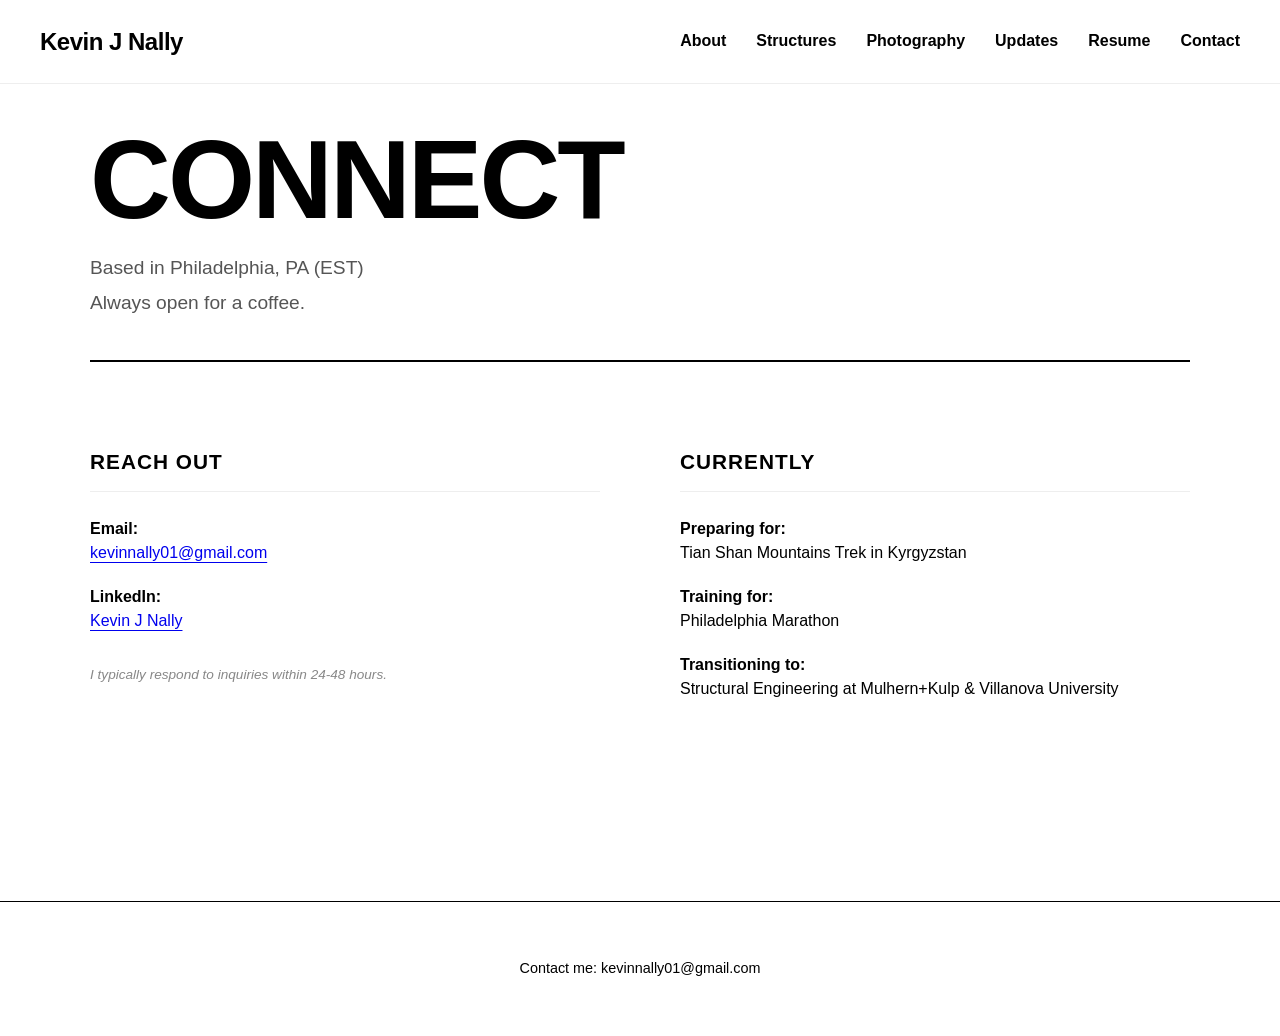
==== contact.html @ 63df7137 "Update contact.html" ====
<!DOCTYPE html>
<html lang="en">
<head>
    <meta charset="UTF-8">
    <meta name="viewport" content="width=device-width, initial-scale=1.0">
    <title>Kevin J Nally | Contact</title>
    <link rel="icon" type="image/png" href="images/favicon.png"> 
    <link rel="stylesheet" href="style.css">
</head>
<body>

    <header>
        <h1>Kevin J Nally</h1>
        <nav>
            <a href="index.html">About</a>
            <a href="structures.html">Structures</a>
            <a href="photography.html">Photography</a>
            <a href="updates.html">Updates</a>
            <a href="resume.pdf" target="_blank">Resume</a>
            <a href="contact.html">Contact</a>
        </nav>
    </header>

    <main class="container">
        
        <section class="contact-hero">
            <h2 class="oversized-text">CONNECT</h2>
            <p class="location-text">Based in Philadelphia, PA (EST)<br>Always open for a coffee.</p>
        </section>

        <div class="contact-grid">
            
            <section class="contact-links">
                <h3 class="contact-subtitle">Reach Out</h3>
                <ul class="clean-list">
                    <li><strong>Email:</strong> <br><a href="mailto:kevinnally01@gmail.com">kevinnally01@gmail.com</a></li>
                    <li><strong>LinkedIn:</strong> <br><a href="https://www.linkedin.com/in/kevinjnally/">Kevin J Nally</a></li>
                </ul>
                <p class="response-time">I typically respond to inquiries within 24-48 hours.</p>
            </section>

            <section class="micro-blog">
                <h3 class="contact-subtitle">Currently</h3>
                <ul class="clean-list">
                    <li><strong>Preparing for:</strong><br>Tian Shan Mountains Trek in Kyrgyzstan</li>
                    <li><strong>Training for:</strong><br>Philadelphia Marathon</li>
                    <li><strong>Transitioning to:</strong><br>Structural Engineering at Mulhern+Kulp & Villanova University</li>
                </ul>
            </section>

        </div>

    </main>

    <footer>
        <p>Contact me: kevinnally01@gmail.com</p>
    </footer>

</body>
</html>
---- style.css ----
/* ========================================= */
/* GLOBAL STYLES                             */
/* ========================================= */
body {
    font-family: -apple-system, BlinkMacSystemFont, "Segoe UI", Roboto, Helvetica, Arial, sans-serif;
    background-color: #ffffff;
    color: #000000;
    line-height: 1.8;
    margin: 0;
    padding: 0;
}

.container {
    max-width: 1100px;
    margin: 0 auto;
    padding: 40px 20px;
}

/* ========================================= */
/* NAVIGATION & HEADERS                      */
/* ========================================= */
header {
    display: flex;
    justify-content: space-between;
    align-items: center;
    padding: 20px 40px;
    border-bottom: 1px solid #eeeeee;
    background-color: #ffffff;
}

h1 {
    font-size: 1.5rem;
    margin: 0;
    letter-spacing: -0.5px;
}

nav {
    display: flex;
    gap: 30px;
}

nav a {
    color: #000000;
    text-decoration: none;
    font-weight: 600;
    font-size: 1rem;
}

nav a:hover {
    text-decoration: underline;
}

section {
    margin-bottom: 80px;
}

h2 {
    font-size: 1.8rem;
    border-bottom: 2px solid #000000;
    padding-bottom: 10px;
    margin-bottom: 30px;
}

/* ========================================= */
/* ABOUT PAGE LAYOUT                         */
/* ========================================= */
.about-grid {
    display: flex;
    gap: 60px;
    align-items: flex-start;
}

.about-text {
    flex: 1;
}

.about-image {
    flex: 1;
}

.about-image img {
    width: 100%;
    max-width: 350px;
    margin: 0 auto;
    display: block;
    border-radius: 4px;
    object-fit: cover;
}

.edu-item { margin-bottom: 40px; }
.edu-header { display: flex; justify-content: space-between; align-items: baseline; margin-bottom: 5px; }
.edu-school { font-size: 1.3rem; font-weight: bold; margin: 0; }
.edu-dates { font-style: italic; color: #666; }
.edu-degree { font-weight: 600; font-size: 1.1rem; margin: 0 0 10px 0; }
.edu-details { padding-left: 20px; margin: 0; }
.edu-details li { margin-bottom: 8px; }

/* ========================================= */
/* UPDATES PAGE LAYOUT                       */
/* ========================================= */
.filter-container {
    margin-bottom: 50px;
    display: flex;
    align-items: center;
}

.filter-label {
    font-weight: 600;
    margin-right: 15px;
    text-transform: uppercase;
    letter-spacing: 1px;
    font-size: 0.85rem;
    color: #888;
}

.custom-select-wrapper {
    position: relative;
    display: inline-block;
}

.custom-select-wrapper select {
    appearance: none; 
    -webkit-appearance: none;
    -moz-appearance: none;
    background-color: transparent;
    border: none;
    border-bottom: 2px solid #000;
    border-radius: 0;
    padding: 5px 30px 5px 0;
    font-family: inherit;
    font-size: 1.1rem;
    font-weight: 600;
    color: #000;
    cursor: pointer;
    outline: none;
    transition: border-color 0.3s ease;
}

.custom-select-wrapper::after {
    content: '▼';
    font-size: 0.7rem;
    position: absolute;
    right: 5px;
    top: 50%;
    transform: translateY(-50%);
    pointer-events: none;
    color: #000;
}

.custom-select-wrapper select:focus { border-bottom-color: #aaa; }
.custom-select-wrapper select:hover { border-bottom-color: #666; }

.milestone {
    display: flex;
    gap: 40px;
    align-items: flex-start;
    margin-bottom: 60px;
    padding-bottom: 40px;
    border-bottom: 1px solid #eeeeee;
}

.milestone:last-child { border-bottom: none; }
.milestone-text { flex: 3; }
.milestone-visual { flex: 1; display: flex; flex-direction: column; align-items: center; }
.milestone-visual img { width: 100%; border-radius: 4px; object-fit: cover; margin-bottom: 10px; }
.caption { font-size: 0.85rem; color: #666; text-align: center; margin: 0; font-style: italic; line-height: 1.4; }

/* ========================================= */
/* PHOTOGRAPHY PAGE LAYOUT                   */
/* ========================================= */
.filter-nav {
    display: flex;
    gap: 30px;
    margin-bottom: 40px;
    padding-bottom: 15px;
}

.filter-btn {
    background: none;
    border: none;
    font-size: 0.95rem;
    font-family: inherit;
    font-weight: 600;
    color: #cccccc; 
    cursor: pointer;
    padding: 0;
    transition: color 0.3s ease;
    text-transform: uppercase;
    letter-spacing: 1px;
}

.filter-btn:hover { color: #888888; }
.filter-btn.active { color: #000000; }

.masonry-grid {
    column-count: 4; 
    column-gap: 20px;
}

.photo-item {
    break-inside: avoid;
    margin-bottom: 20px;
    position: relative; 
    overflow: hidden; 
    border-radius: 2px;
}

.photo-item img {
    width: 100%;
    height: auto;
    display: block;
    transition: transform 0.4s ease; 
}

.caption-overlay {
    position: absolute;
    bottom: 0;
    left: 0;
    width: 100%;
    padding: 20px;
    background: linear-gradient(to top, rgba(0,0,0,0.8) 0%, rgba(0,0,0,0) 100%);
    color: #ffffff;
    font-size: 0.95rem;
    font-weight: 400;
    opacity: 0; 
    transition: opacity 0.4s ease;
    pointer-events: none; 
}

.photo-item:hover .caption-overlay { opacity: 1; }
.photo-item:hover img { transform: scale(1.03); }

/* ========================================= */
/* CONTACT PAGE LAYOUT                       */
/* ========================================= */
.contact-hero {
    margin-bottom: 60px;
    border-bottom: 2px solid #000;
    padding-bottom: 40px;
}

.oversized-text {
    font-size: 7rem;
    font-weight: 800;
    letter-spacing: -3px;
    line-height: 1;
    margin: 0 0 15px 0;
    border-bottom: none;
    padding-bottom: 0;
}

.location-text {
    font-size: 1.2rem;
    color: #555;
    margin: 0;
}

.contact-grid {
    display: flex;
    gap: 80px;
    align-items: flex-start;
}

.contact-links, .micro-blog {
    flex: 1;
}

.contact-subtitle {
    font-size: 1.3rem;
    text-transform: uppercase;
    letter-spacing: 1px;
    margin-bottom: 25px;
    border-bottom: 1px solid #eee;
    padding-bottom: 10px;
}

.clean-list {
    list-style: none;
    padding: 0;
    margin: 0;
}

.clean-list li {
    margin-bottom: 20px;
    line-height: 1.5;
}

.clean-list a {
    text-decoration: underline;
    text-underline-offset: 4px;
}

.clean-list a:hover {
    color: #666;
}

.response-time {
    margin-top: 30px;
    font-size: 0.85rem;
    color: #888;
    font-style: italic;
}

/* ========================================= */
/* FOOTER                                    */
/* ========================================= */
footer {
    padding: 40px;
    border-top: 1px solid #000000;
    font-size: 0.9rem;
    text-align: center;
    margin-top: 60px;
}

/* ========================================= */
/* MOBILE RESPONSIVENESS (CONSOLIDATED)      */
/* ========================================= */
@media (max-width: 1000px) {
    .masonry-grid { column-count: 3; }
}

@media (max-width: 768px) {
    /* Top Banner */
    header { flex-direction: column; gap: 15px; text-align: center; padding: 20px 15px; }
    nav { flex-wrap: wrap; justify-content: center; gap: 15px; }
    
    /* About Page */
    .about-grid { flex-direction: column; }
    .edu-header { flex-direction: column; align-items: flex-start; gap: 5px; }
    
    /* Updates Page */
    .milestone { flex-direction: column; gap: 20px; }
    .milestone-visual { width: 80%; margin: 0 auto; }
    
    /* Photography Page */
    .masonry-grid { column-count: 2; }
    .filter-nav { 
        flex-wrap: nowrap; 
        overflow-x: auto; 
        -webkit-overflow-scrolling: touch; 
        justify-content: flex-start;
        padding-bottom: 5px;
        gap: 20px;
        scrollbar-width: none; 
        
    /* Contact Page */
    .contact-grid { flex-direction: column; gap: 50px; }
    .oversized-text { font-size: 4.5rem; letter-spacing: -1.5px; }
    .location-text { font-size: 1.1rem; }
}

@media (max-width: 480px) {
    nav a { font-size: 0.95rem; }
    .masonry-grid { column-count: 1; }
}
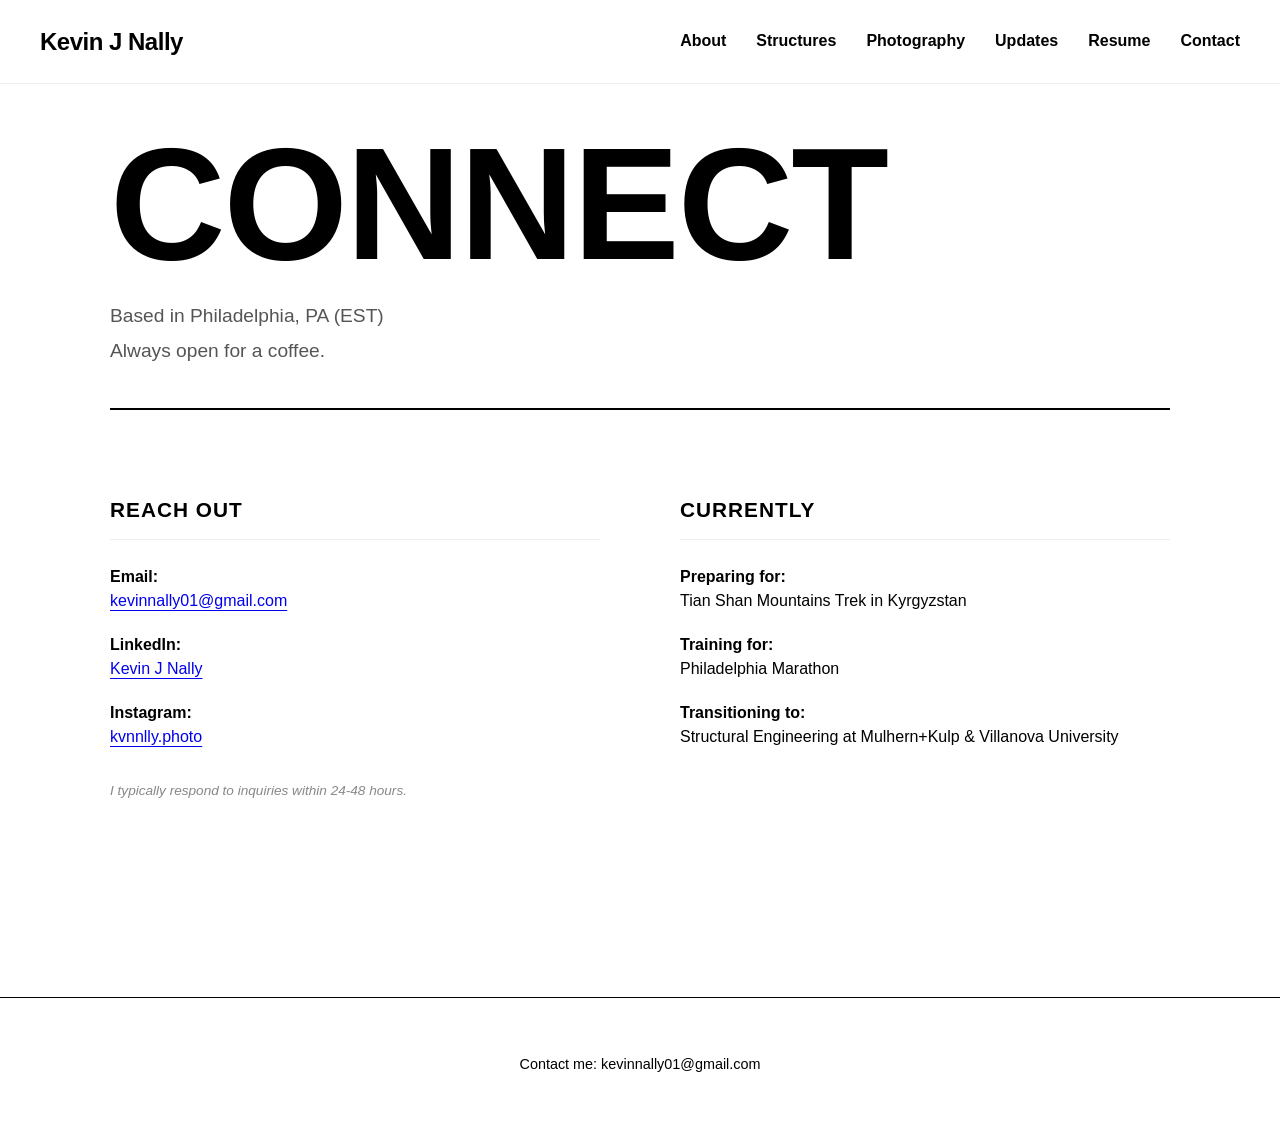
==== commit 78bc6517: "Update contact.html" ====
--- a/contact.html
+++ b/contact.html
@@ -35,6 +35,7 @@
                 <ul class="clean-list">
                     <li><strong>Email:</strong> <br><a href="mailto:kevinnally01@gmail.com">kevinnally01@gmail.com</a></li>
                     <li><strong>LinkedIn:</strong> <br><a href="https://www.linkedin.com/in/kevinjnally/">Kevin J Nally</a></li>
+                    <li><strong>Instagram:</strong> <br><a href="https://www.instagram.com/kvnnlly.photo/">kvnnlly.photo</a></li>
                 </ul>
                 <p class="response-time">I typically respond to inquiries within 24-48 hours.</p>
             </section>
--- a/style.css
+++ b/style.css
@@ -1,6 +1,12 @@
 /* ========================================= */
 /* GLOBAL STYLES                             */
 /* ========================================= */
+/* Forces the browser to calculate padding properly so nothing breaks the screen width */
+* {
+    box-sizing: border-box;
+    word-wrap: break-word; 
+}
+
 body {
     font-family: -apple-system, BlinkMacSystemFont, "Segoe UI", Roboto, Helvetica, Arial, sans-serif;
     background-color: #ffffff;
@@ -240,13 +246,18 @@
 }
 
 .oversized-text {
-    font-size: 7rem;
+    /* Lowered the minimum size from 4.5rem to 3rem to fit longer words on phones */
+    font-size: clamp(3rem, 14vw, 10rem); 
     font-weight: 800;
-    letter-spacing: -3px;
+    /* Slightly reduced letter spacing so 'CONNECT' doesn't stretch too wide */
+    letter-spacing: -2px; 
     line-height: 1;
     margin: 0 0 15px 0;
     border-bottom: none;
     padding-bottom: 0;
+    /* Safety net: Forces the word to shrink instead of stretching the screen */
+    word-break: break-word; 
+    max-width: 100%;
 }
 
 .location-text {
@@ -263,6 +274,8 @@
 
 .contact-links, .micro-blog {
     flex: 1;
+    max-width: 100%; /* Prevents the columns from ever exceeding screen width */
+    overflow: hidden; /* Clips any invisible overflow */
 }
 
 .contact-subtitle {
@@ -344,8 +357,13 @@
         scrollbar-width: none; 
         
     /* Contact Page */
-    .contact-grid { flex-direction: column; gap: 50px; }
-    .oversized-text { font-size: 4.5rem; letter-spacing: -1.5px; }
+  /* Contact Page */
+    .contact-grid { 
+        flex-direction: column; 
+        gap: 40px; 
+        width: 100%; 
+        box-sizing: border-box; /* Ensures padding doesn't push the column off screen */
+    }
     .location-text { font-size: 1.1rem; }
 }
 
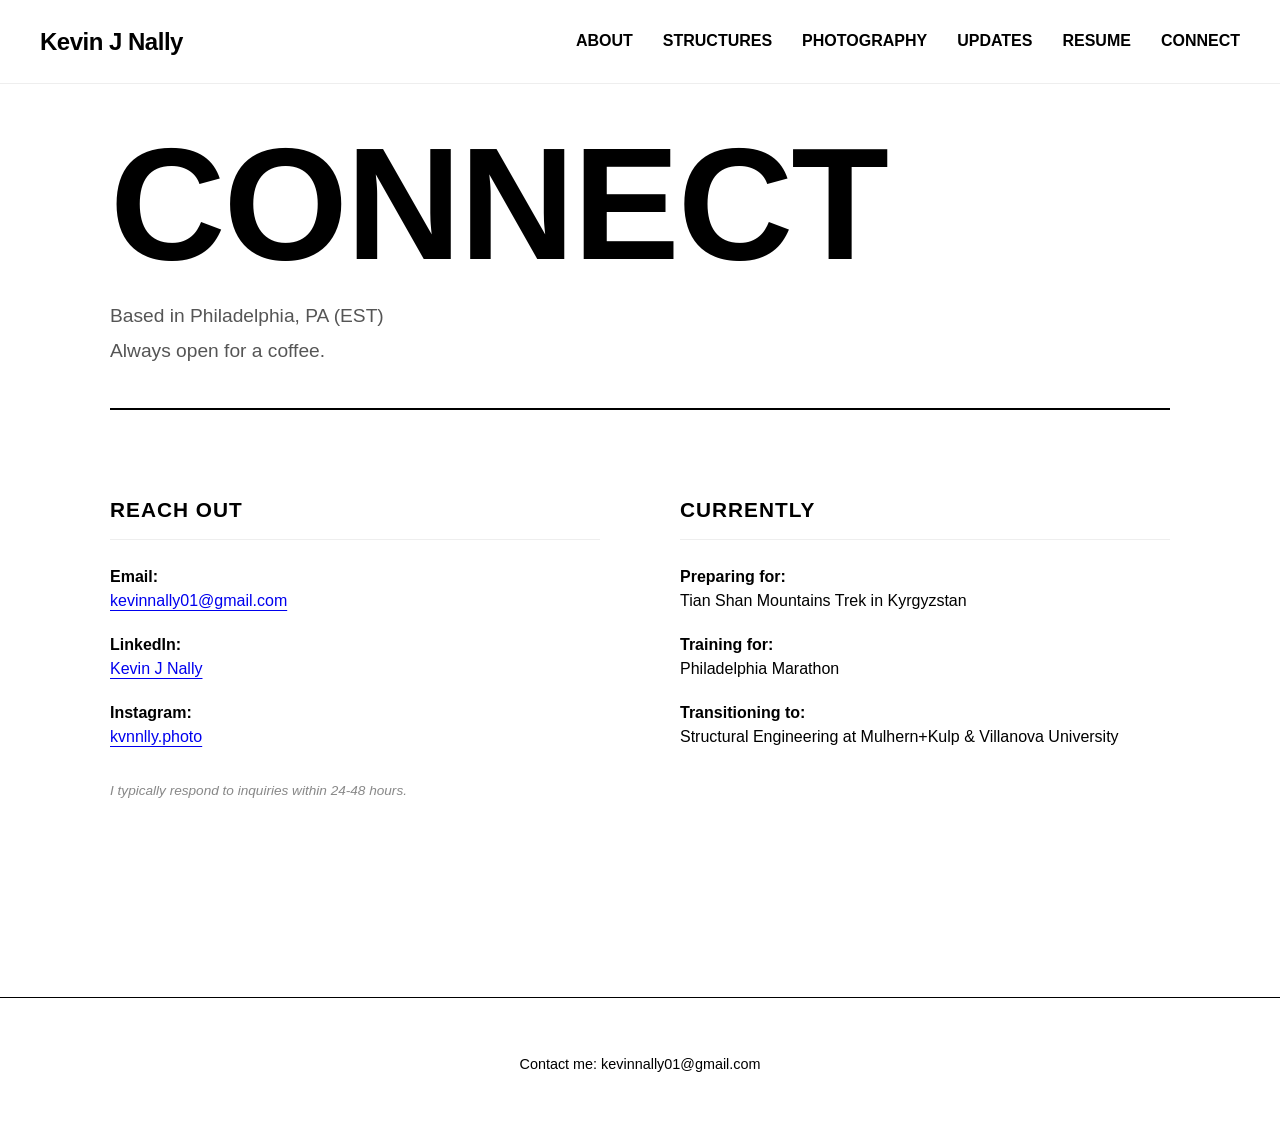
==== commit cba77a04: "Update contact.html" ====
--- a/contact.html
+++ b/contact.html
@@ -12,12 +12,12 @@
     <header>
         <h1>Kevin J Nally</h1>
         <nav>
-            <a href="index.html">About</a>
-            <a href="structures.html">Structures</a>
-            <a href="photography.html">Photography</a>
-            <a href="updates.html">Updates</a>
-            <a href="resume.pdf" target="_blank">Resume</a>
-            <a href="contact.html">Contact</a>
+            <a href="index.html">ABOUT</a>
+            <a href="structures.html">STRUCTURES</a>
+            <a href="photography.html">PHOTOGRAPHY</a>
+            <a href="updates.html">UPDATES</a>
+            <a href="KevinNallyResume.pdf" target="_blank">RESUME</a>
+            <a href="contact.html">CONNECT</a>
         </nav>
     </header>
 
--- a/style.css
+++ b/style.css
@@ -312,6 +312,74 @@
     font-size: 0.85rem;
     color: #888;
     font-style: italic;
+}
+
+/* ========================================= */
+/* STRUCTURES PAGE LAYOUT                    */
+/* ========================================= */
+.project-category {
+    margin-bottom: 80px;
+}
+
+.project-category h3 {
+    font-size: 1.4rem;
+    border-bottom: 1px solid #eeeeee;
+    padding-bottom: 10px;
+    margin-bottom: 30px;
+}
+
+/* Dynamic CSS Grid: Automatically fits as many cards as possible, then wraps */
+.project-grid {
+    display: grid;
+    grid-template-columns: repeat(auto-fill, minmax(320px, 1fr));
+    gap: 40px;
+}
+
+.project-card {
+    display: block;
+    text-decoration: none;
+    color: inherit;
+    cursor: pointer;
+}
+
+/* Locks all thumbnails to a 4:3 rectangle shape */
+.project-thumb {
+    width: 100%;
+    aspect-ratio: 4 / 3;
+    overflow: hidden;
+    border-radius: 2px;
+    margin-bottom: 15px;
+    background-color: #f5f5f5; /* Light gray placeholder background */
+}
+
+.project-thumb img {
+    width: 100%;
+    height: 100%;
+    object-fit: cover;
+    transition: transform 0.4s ease;
+    display: block;
+}
+
+/* Hover Effect: Zooms the image slightly but keeps text normal */
+.project-card:hover .project-thumb img {
+    transform: scale(1.04);
+}
+
+.project-card:hover h4 {
+    text-decoration: underline;
+    text-underline-offset: 3px;
+}
+
+.project-info h4 {
+    margin: 0 0 5px 0;
+    font-size: 1.15rem;
+}
+
+.project-info p {
+    margin: 0;
+    font-size: 0.9rem;
+    color: #666;
+    line-height: 1.5;
 }
 
 /* ========================================= */
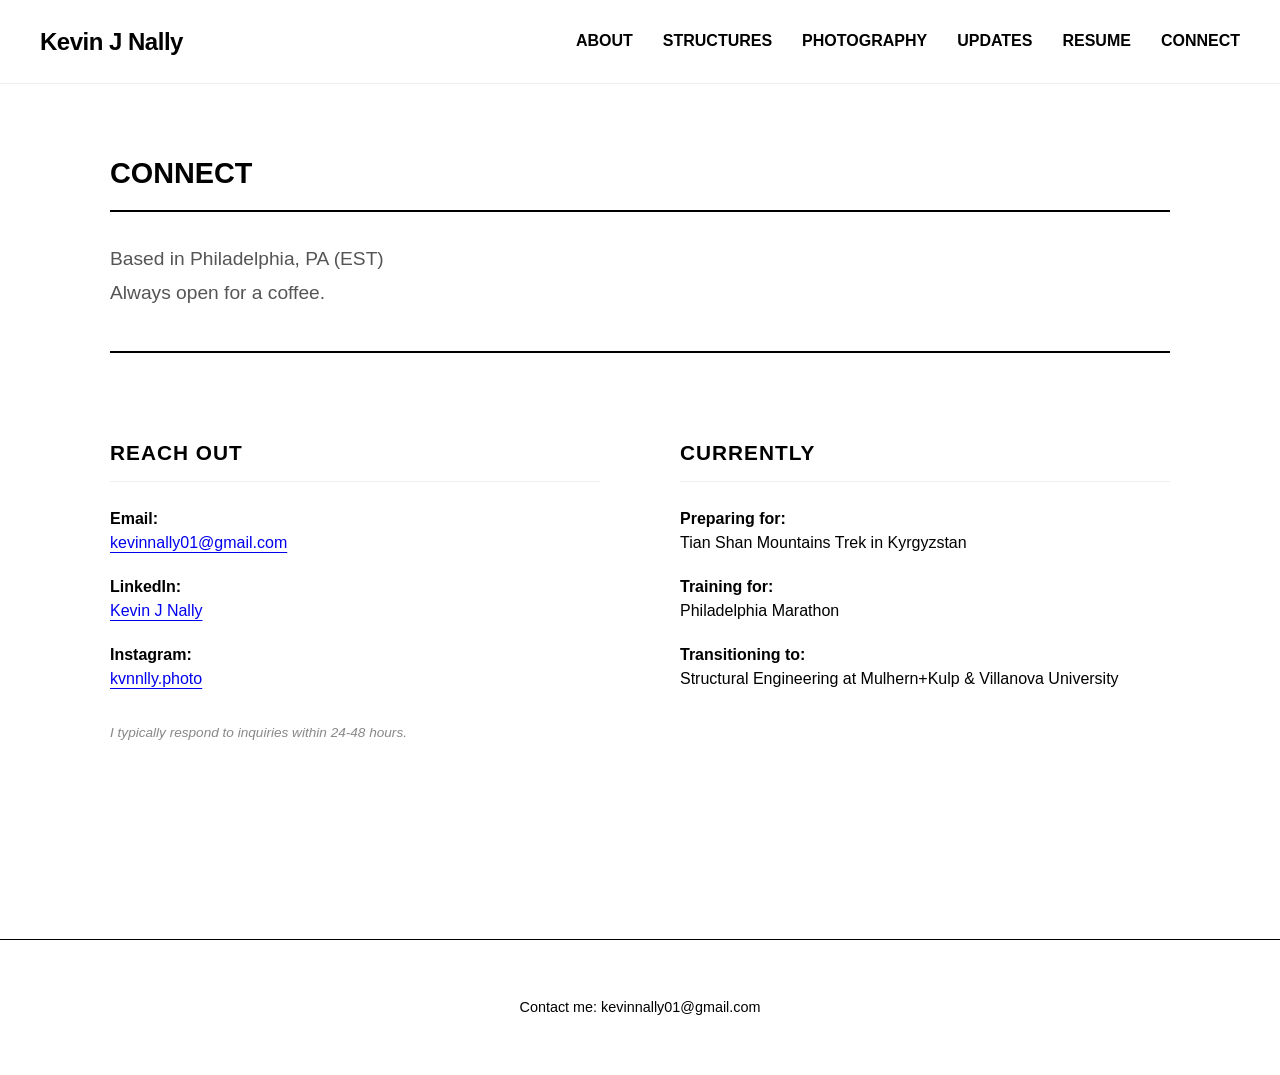
==== commit b6251905: "Update contact.html" ====
--- a/contact.html
+++ b/contact.html
@@ -3,7 +3,7 @@
 <head>
     <meta charset="UTF-8">
     <meta name="viewport" content="width=device-width, initial-scale=1.0">
-    <title>Kevin J Nally | Contact</title>
+    <title>Kevin J Nally | CONNECT</title>
     <link rel="icon" type="image/png" href="images/favicon.png"> 
     <link rel="stylesheet" href="style.css">
 </head>
@@ -24,7 +24,7 @@
     <main class="container">
         
         <section class="contact-hero">
-            <h2 class="oversized-text">CONNECT</h2>
+            <h2>CONNECT</h2>
             <p class="location-text">Based in Philadelphia, PA (EST)<br>Always open for a coffee.</p>
         </section>
 
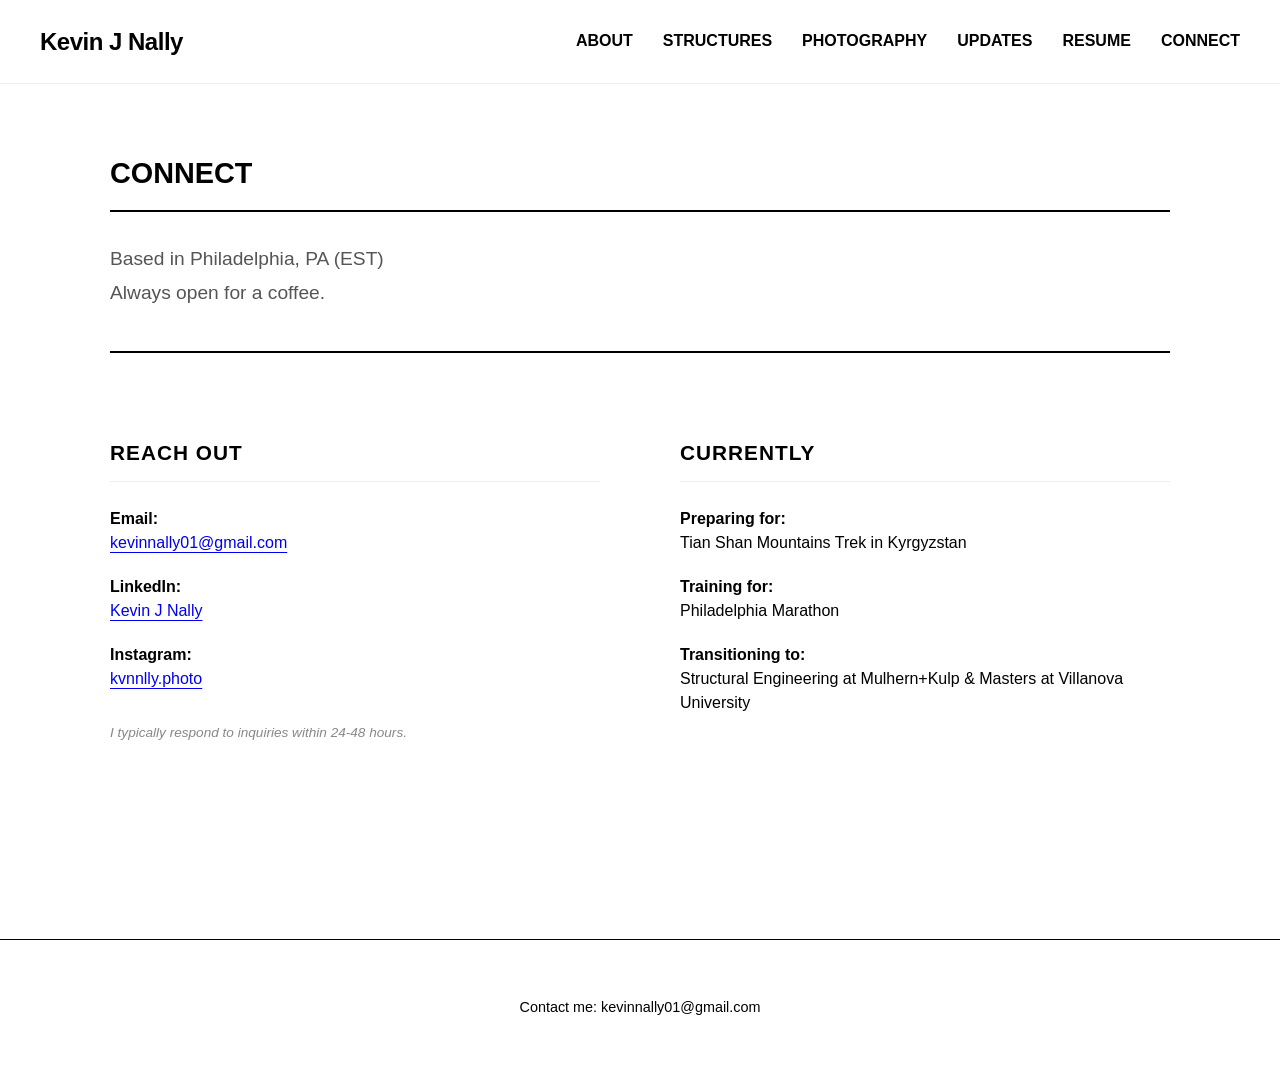
==== commit 1d331e7e: "Update contact.html" ====
--- a/contact.html
+++ b/contact.html
@@ -45,7 +45,7 @@
                 <ul class="clean-list">
                     <li><strong>Preparing for:</strong><br>Tian Shan Mountains Trek in Kyrgyzstan</li>
                     <li><strong>Training for:</strong><br>Philadelphia Marathon</li>
-                    <li><strong>Transitioning to:</strong><br>Structural Engineering at Mulhern+Kulp & Villanova University</li>
+                    <li><strong>Transitioning to:</strong><br>Structural Engineering at Mulhern+Kulp & Masters at Villanova University</li>
                 </ul>
             </section>
 
